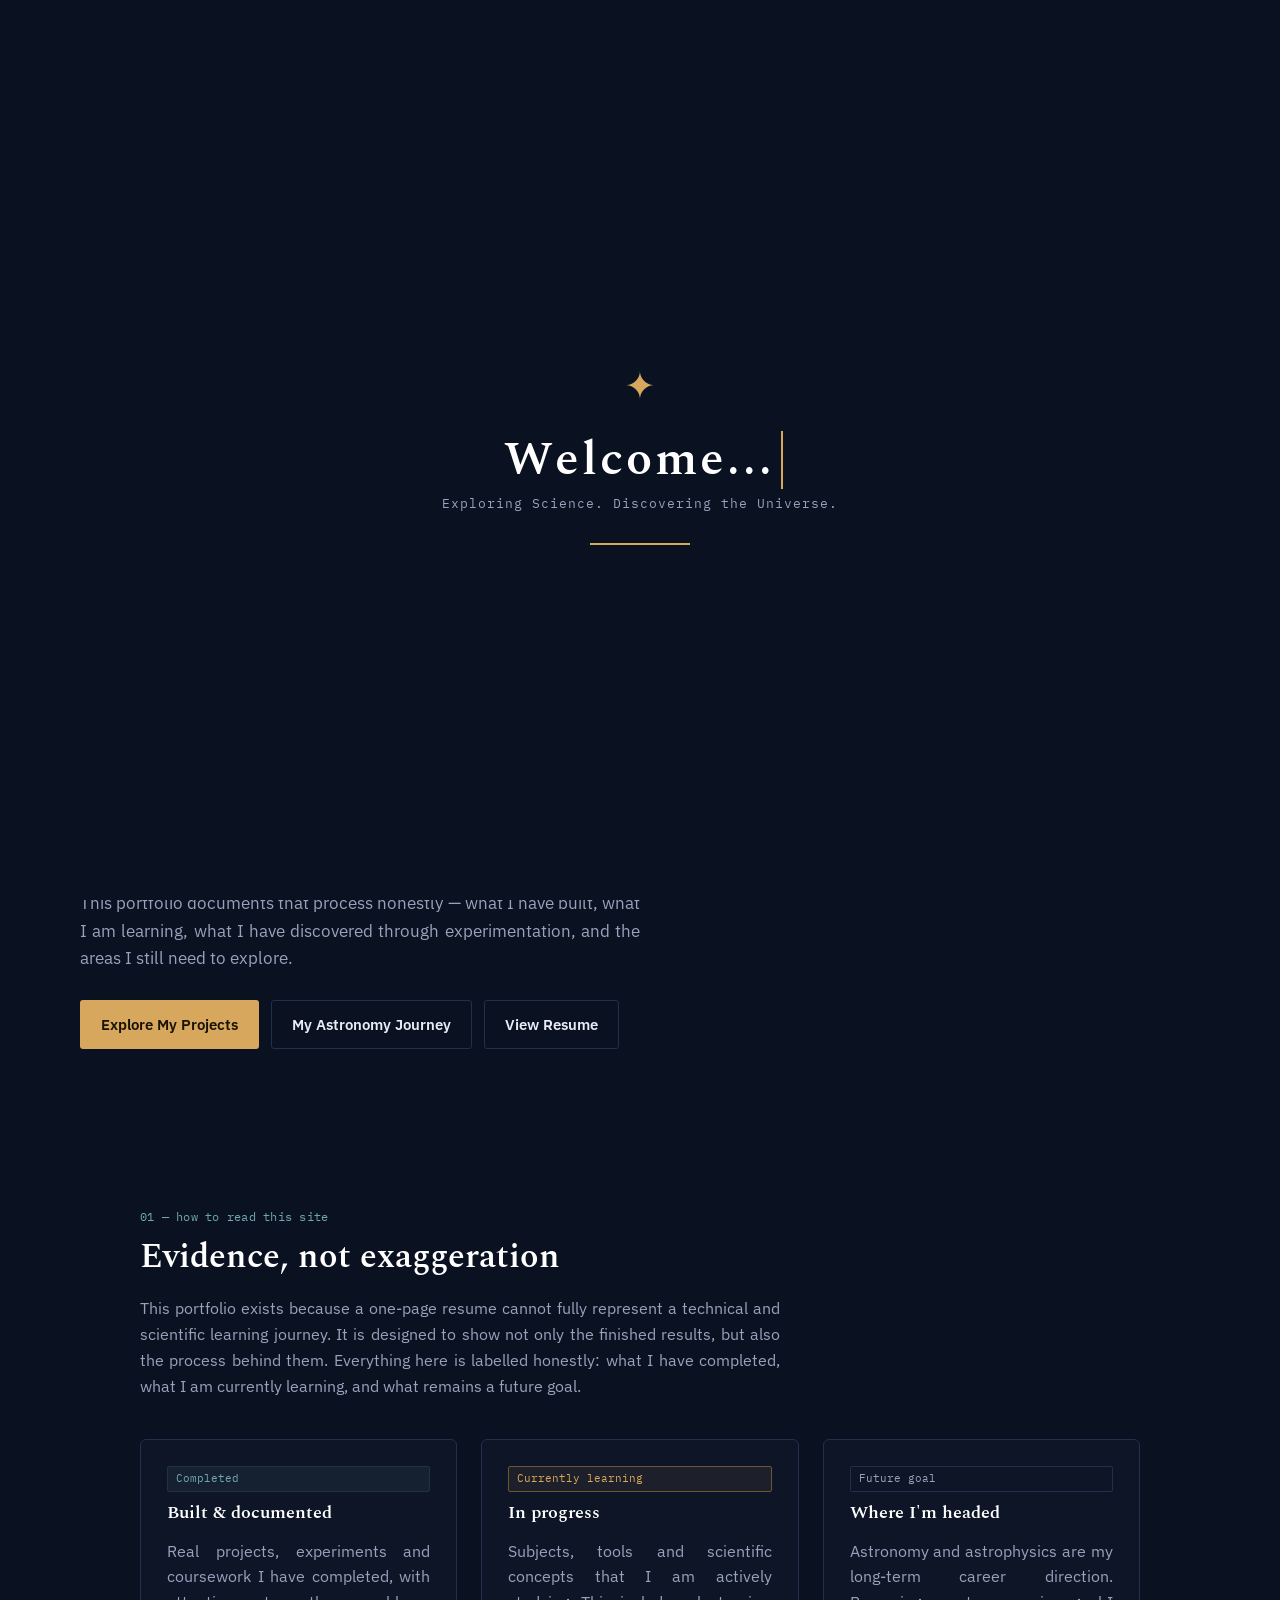
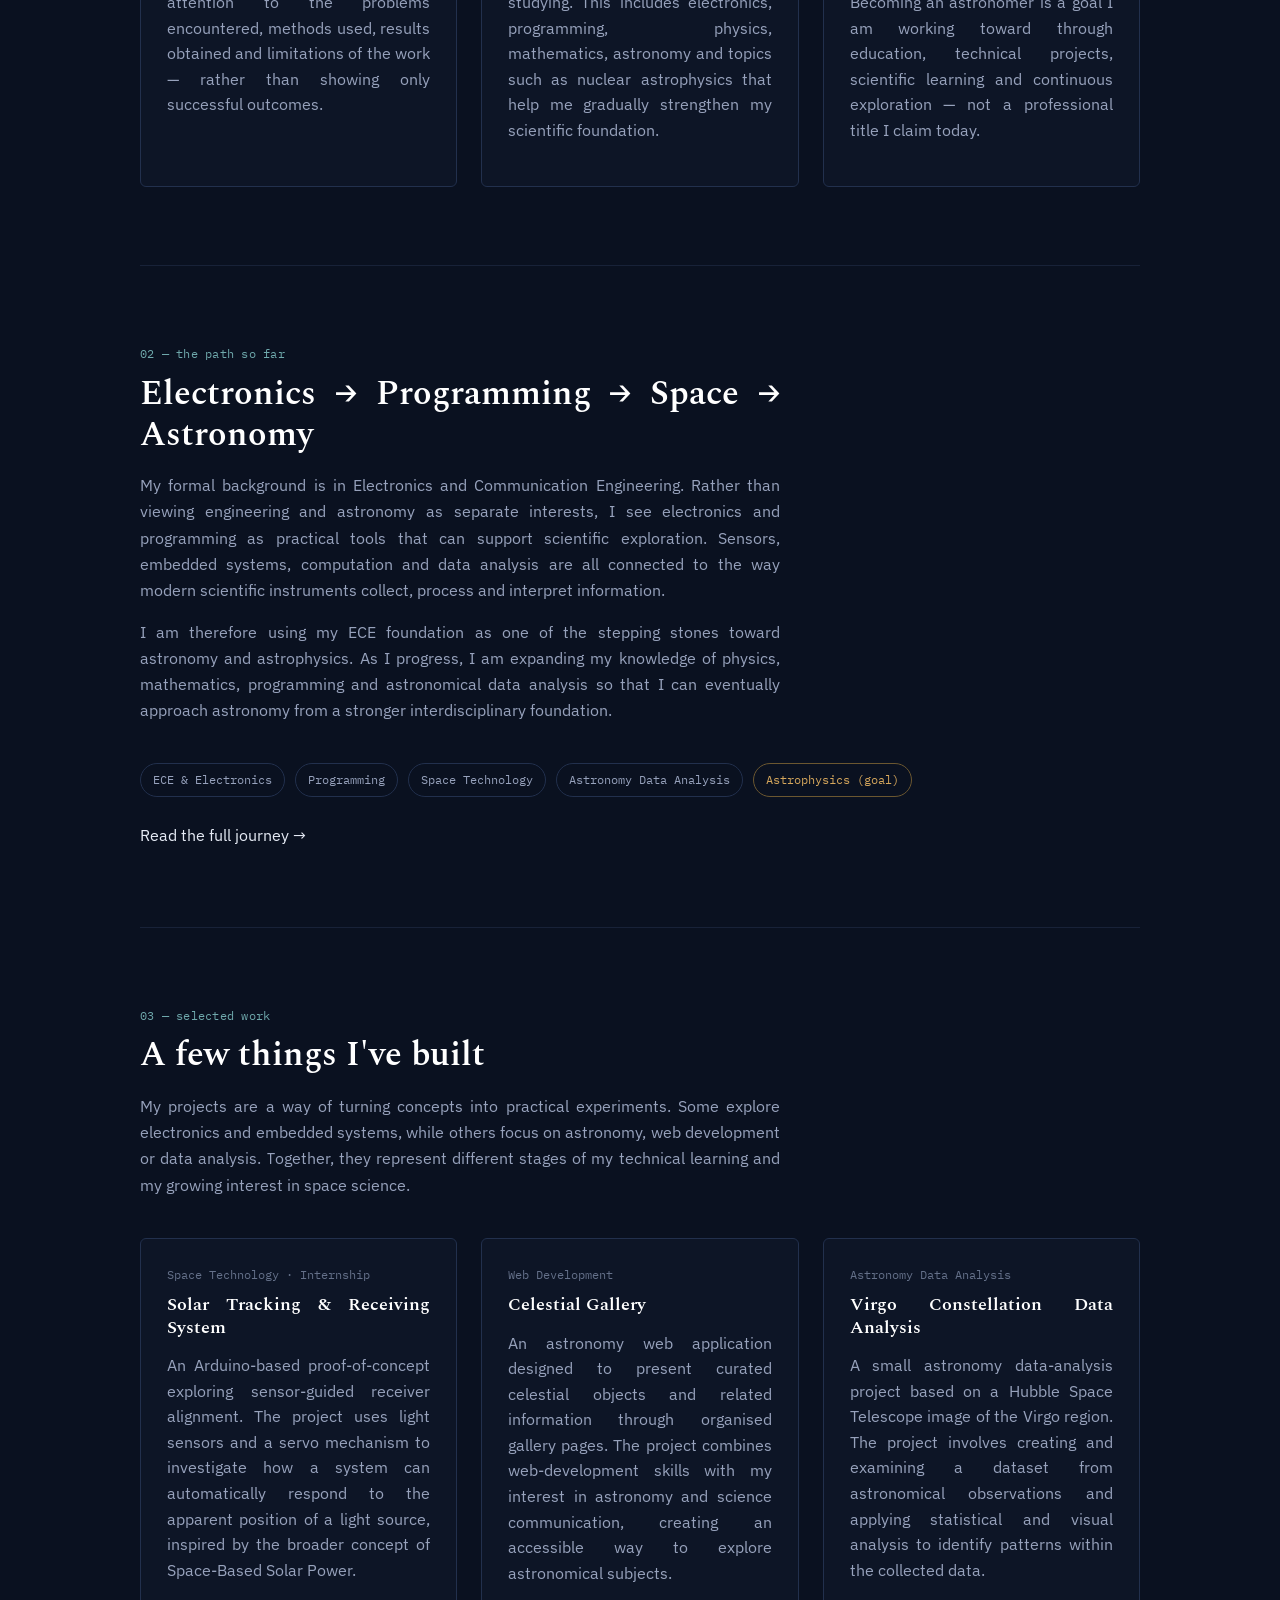
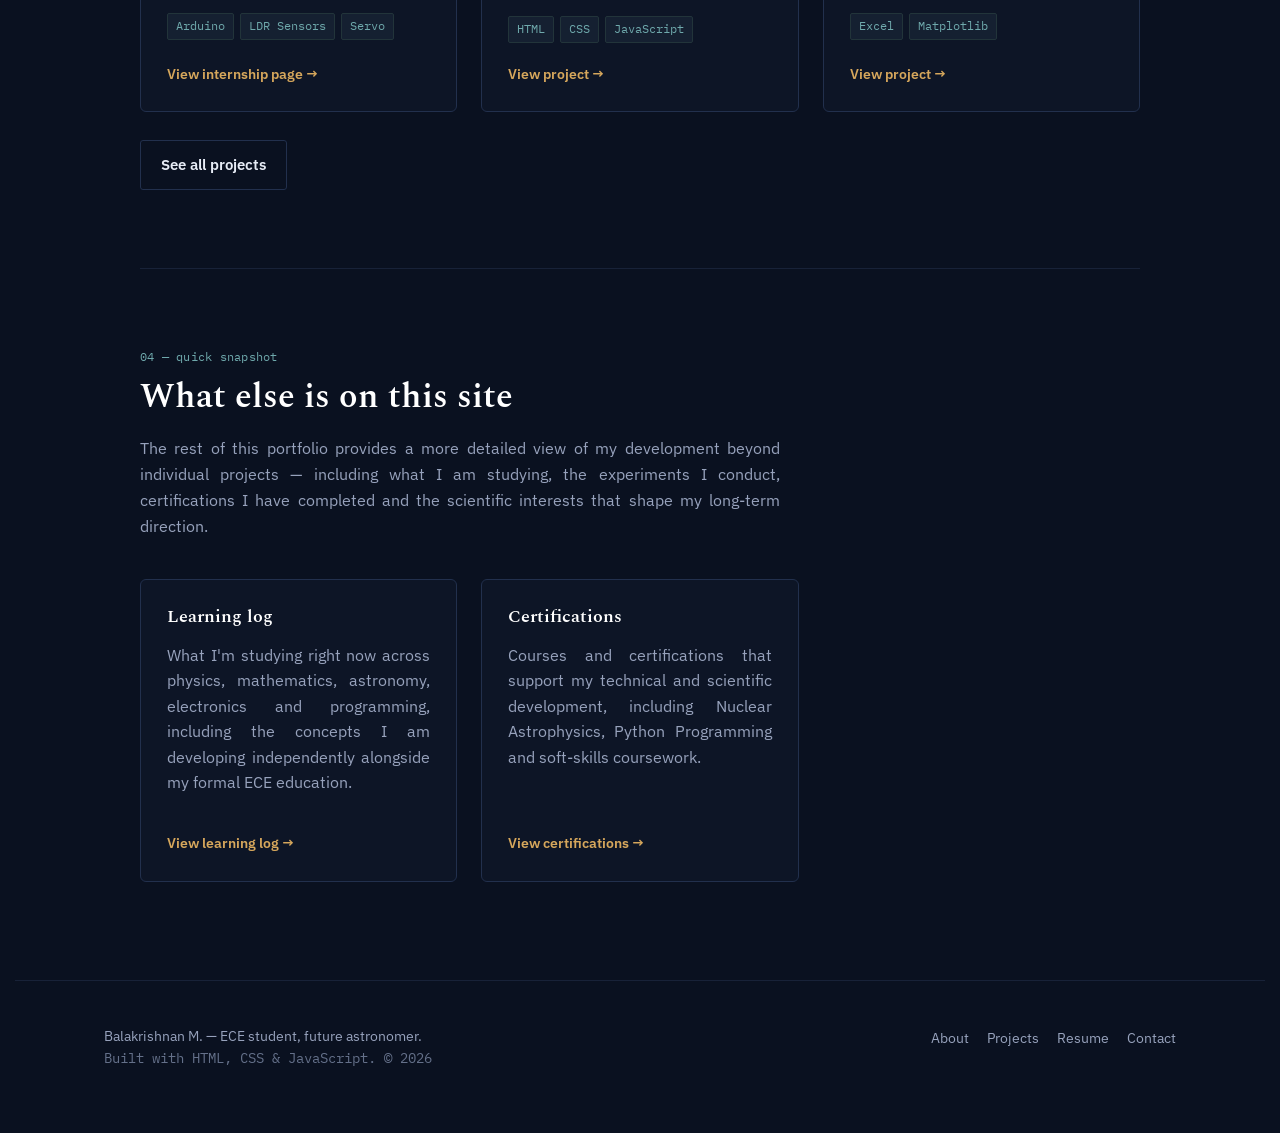
==== index.html @ 5ca64625 "New update 06-11-2026" ====
<!DOCTYPE html>
<html lang="en">

<head>
  <meta charset="UTF-8">
  <meta name="viewport" content="width=device-width, initial-scale=1.0">
  <title>My Portfolio — Balakrishnan M</title>
  <meta name="description"
    content="Portfolio of Balakrishnan M., an Electronics and Communication Engineering diploma student building toward a career in astronomy and astrophysics through electronics, programming, data analysis and space-technology projects.">
  <link rel="icon" type="image/png" href="images/favicon.png">
  <link rel="preconnect" href="https://fonts.googleapis.com">
  <link rel="preconnect" href="https://fonts.gstatic.com" crossorigin>
  <link rel="stylesheet" href="css/style.css">
  <noscript>
    <style>
      #welcome {
        display: none
      }
    </style>
  </noscript>
  <script>
try{if(sessionStorage.getItem('welcomeSeen'))document.documentElement.classList.add('welcome-seen')}catch(e){}
</script>
  <script src="js/main.js" defer></script>

</head>

<body data-page="home">

  <div id="welcome">
    <div class="welcome-content">
      <span class="welcome-symbol">✦</span>
      <h2>Welcome...</h2>
      <p>Exploring Science. Discovering the Universe.</p>
      <div class="welcome-loader"></div>
    </div>
  </div>

  <canvas id="starfield" aria-hidden="true"></canvas>

  <header class="site-header">
    <nav class="nav" aria-label="Primary">
      <a href="index.html" class="brand">
        <span class="brand-mark">&gt;</span> Balakrishnan M
      </a>

      <button type="button" class="nav-toggle" aria-expanded="false" aria-controls="navlinks">Menu</button>

      <ul class="nav-links" id="navlinks">
        <li><a href="index.html" data-page="home">Home</a></li>
        <li><a href="about.html" data-page="about">About</a></li>
        <li><a href="skills.html" data-page="skills">Skills</a></li>
        <li><a href="projects.html" data-page="projects">Projects</a></li>
        <li><a href="internship.html" data-page="internship">Internship</a></li>
        <li><a href="astronomy.html" data-page="astronomy">Astronomy</a></li>
        <li><a href="certifications.html" data-page="certifications">Certifications</a></li>
        <li><a href="achievements.html" data-page="achievements">Achievements</a></li>
        <li><a href="contact.html" data-page="contact">Contact</a></li>
      </ul>
    </nav>
  </header>

  <main>

    <!-- HERO -->
    <section class="hero wrap">

      <div class="hero-content">

        <div class="hero-text">

          <h1>
            ECE student today.<br>
            Future <span class="accent">Astronomer</span>.
          </h1>

          <p class="role-line">
            Balakrishnan M. — Diploma in Electronics &amp; Communication Engineering,
            2nd year, Sankar Polytechnic College
          </p>

          <p class="lede">
            I am an Electronics and Communication Engineering diploma student with
            a long-term interest in astronomy, astrophysics and space science.
            My journey begins with engineering — learning how electronic systems
            work, how sensors collect information, and how programming can be used
            to process and understand data.
          </p>

          <p class="lede">
            Alongside my ECE studies, I am gradually building a broader scientific
            foundation in physics, mathematics, programming, astronomy and
            space technology. I use projects, experiments, independent learning
            and science communication to connect what I learn in the classroom
            with real scientific and engineering problems.
          </p>

          <p class="lede">
            My ultimate goal is to continue from engineering into higher studies
            in physics and astrophysics and eventually pursue a career in
            astronomy. This portfolio documents that process honestly — what I
            have built, what I am learning, what I have discovered through
            experimentation, and the areas I still need to explore.
          </p>

          <div class="btn-row">
            <a href="projects.html" class="btn btn-primary">
              Explore My Projects
            </a>

            <a href="astronomy.html" class="btn btn-outline">
              My Astronomy Journey
            </a>

            <a href="resume.html" class="btn btn-outline">
              View Resume
            </a>
          </div>

        </div>

        <!-- PROFILE PHOTO AREA -->
        <div class="profile-area">
          <div class="profile-photo-frame">
            <img src="images/profile.jpg" alt="Portrait of Balakrishnan M." class="profile-photo" width="270"
              height="270" decoding="async">
          </div>

          <p class="profile-caption">
            Electronics &amp; Communication Engineering Student
          </p>
        </div>

      </div>

    </section>


    <!-- QUICK ORIENTATION -->
    <section class="section wrap">

      <div class="section-head">
        <span class="kicker">01 — how to read this site</span>

        <h2>Evidence, not exaggeration</h2>

        <p class="lede">
          This portfolio exists because a one-page resume cannot fully represent
          a technical and scientific learning journey. It is designed to show
          not only the finished results, but also the process behind them.
          Everything here is labelled honestly: what I have completed, what I am
          currently learning, and what remains a future goal.
        </p>
      </div>

      <div class="grid grid-3">

        <div class="card">
          <span class="status status-done">Completed</span>

          <h3>Built &amp; documented</h3>

          <p>
            Real projects, experiments and coursework I have completed, with
            attention to the problems encountered, methods used, results
            obtained and limitations of the work — rather than showing only
            successful outcomes.
          </p>
        </div>


        <div class="card">
          <span class="status status-learning">Currently learning</span>

          <h3>In progress</h3>

          <p>
            Subjects, tools and scientific concepts that I am actively studying.
            This includes electronics, programming, physics, mathematics,
            astronomy and topics such as nuclear astrophysics that help me
            gradually strengthen my scientific foundation.
          </p>
        </div>


        <div class="card">
          <span class="status status-goal">Future goal</span>

          <h3>Where I'm headed</h3>

          <p>
            Astronomy and astrophysics are my long-term career direction.
            Becoming an astronomer is a goal I am working toward through
            education, technical projects, scientific learning and continuous
            exploration — not a professional title I claim today.
          </p>
        </div>

      </div>

    </section>


    <!-- THE PATH -->
    <section class="section wrap">

      <div class="section-head">
        <span class="kicker">02 — the path so far</span>

        <h2>Electronics → Programming → Space → Astronomy</h2>

        <p class="lede">
          My formal background is in Electronics and Communication Engineering.
          Rather than viewing engineering and astronomy as separate interests,
          I see electronics and programming as practical tools that can support
          scientific exploration. Sensors, embedded systems, computation and
          data analysis are all connected to the way modern scientific
          instruments collect, process and interpret information.
        </p>

        <p class="lede">
          I am therefore using my ECE foundation as one of the stepping stones
          toward astronomy and astrophysics. As I progress, I am expanding my
          knowledge of physics, mathematics, programming and astronomical data
          analysis so that I can eventually approach astronomy from a stronger
          interdisciplinary foundation.
        </p>
      </div>


      <div class="flow">
        <span>ECE &amp; Electronics</span>
        <span>Programming</span>
        <span>Space Technology</span>
        <span>Astronomy Data Analysis</span>
        <span class="current">Astrophysics (goal)</span>
      </div>

      <a href="astronomy.html" class="card-link">
        Read the full journey →
      </a>

    </section>


    <!-- FEATURED WORK -->
    <section class="section wrap">

      <div class="section-head">
        <span class="kicker">03 — selected work</span>

        <h2>A few things I've built</h2>

        <p class="lede">
          My projects are a way of turning concepts into practical experiments.
          Some explore electronics and embedded systems, while others focus on
          astronomy, web development or data analysis. Together, they represent
          different stages of my technical learning and my growing interest in
          space science.
        </p>
      </div>


      <div class="grid grid-3">

        <div class="card">

          <span class="card-meta">
            Space Technology · Internship
          </span>

          <h3>Solar Tracking &amp; Receiving System</h3>

          <p>
            An Arduino-based proof-of-concept exploring sensor-guided receiver
            alignment. The project uses light sensors and a servo mechanism to
            investigate how a system can automatically respond to the apparent
            position of a light source, inspired by the broader concept of
            Space-Based Solar Power.
          </p>

          <div class="tags">
            <span class="tag">Arduino</span>
            <span class="tag">LDR Sensors</span>
            <span class="tag">Servo</span>
          </div>

          <a href="internship.html" class="card-link">
            View internship page →
          </a>

        </div>


        <div class="card">

          <span class="card-meta">
            Web Development
          </span>

          <h3>Celestial Gallery</h3>

          <p>
            An astronomy web application designed to present curated celestial
            objects and related information through organised gallery pages.
            The project combines web-development skills with my interest in
            astronomy and science communication, creating an accessible way to
            explore astronomical subjects.
          </p>

          <div class="tags">
            <span class="tag">HTML</span>
            <span class="tag">CSS</span>
            <span class="tag">JavaScript</span>
          </div>

          <a href="project-celestial-gallery.html" class="card-link">
            View project →
          </a>

        </div>


        <div class="card">

          <span class="card-meta">
            Astronomy Data Analysis
          </span>

          <h3>Virgo Constellation Data Analysis</h3>

          <p>
            A small astronomy data-analysis project based on a Hubble Space
            Telescope image of the Virgo region. The project involves creating
            and examining a dataset from astronomical observations and applying
            statistical and visual analysis to identify patterns within the
            collected data.
          </p>

          <div class="tags">
            <span class="tag">Excel</span>
            <span class="tag">Matplotlib</span>
          </div>

          <a href="project-virgo.html" class="card-link">
            View project →
          </a>

        </div>

      </div>


      <div class="btn-row">
        <a href="projects.html" class="btn btn-outline">
          See all projects
        </a>
      </div>

    </section>


    <!-- SNAPSHOT -->
    <section class="section wrap">

      <div class="section-head">
        <span class="kicker">04 — quick snapshot</span>

        <h2>What else is on this site</h2>

        <p class="lede">
          The rest of this portfolio provides a more detailed view of my
          development beyond individual projects — including what I am studying,
          the experiments I conduct, certifications I have completed and the
          scientific interests that shape my long-term direction.
        </p>
      </div>


      <div class="grid grid-3">

        <div class="card">

          <h3>Learning log</h3>

          <p>
            What I'm studying right now across physics, mathematics, astronomy,
            electronics and programming, including the concepts I am developing
            independently alongside my formal ECE education.
          </p>

          <a href="learning.html" class="card-link">
            View learning log →
          </a>

        </div>



        <div class="card">

          <h3>Certifications</h3>

          <p>
            Courses and certifications that support my technical and scientific
            development, including Nuclear Astrophysics, Python Programming and
            soft-skills coursework.
          </p>

          <a href="certifications.html" class="card-link">
            View certifications →
          </a>

        </div>

      </div>

    </section>

  </main>


  <footer class="site-footer">

    <div class="wrap footer-grid">

      <div>

        <p>
          Balakrishnan M. — ECE student, future astronomer.
        </p>

        <p class="footer-note">
          Built with HTML, CSS &amp; JavaScript. ©
          <span data-year></span>
        </p>

      </div>


      <ul class="footer-links">

        <li>
          <a href="about.html">About</a>
        </li>

        <li>
          <a href="projects.html">Projects</a>
        </li>

        <li>
          <a href="resume.html">Resume</a>
        </li>

        <li>
          <a href="contact.html">Contact</a>
        </li>

      </ul>

    </div>

  </footer>


</body>

</html>
---- css/style.css ----
@import url('https://fonts.googleapis.com/css2?family=Spectral:ital,wght@0,400;0,500;0,600;0,700;1,400&family=IBM+Plex+Sans:wght@400;500;600;700&family=IBM+Plex+Mono:wght@400;500&display=swap');

:root{
  /* --- color tokens --- */
  --bg:            #0A1120;
  --bg-raised:     #101a30;
  --bg-panel:      #0d1526;
  --line:          #22304d;
  --line-soft:     #182238;
  --text:          #E7ECF6;
  --text-muted:    #97A2BC;
  --text-faint:    #647089;
  --amber:         #D6A75C;
  --amber-soft:    #6b5730;
  --teal:          #6FA9AC;
  --teal-soft:     #22343a;
  --red-dim:       #b06a5c;
  --otline:        #fff224bd;
  --radius-s:      3px;
  --radius-m:      6px;
  --serif: 'Spectral', Georgia, 'Times New Roman', serif;
  --sans:  'IBM Plex Sans', -apple-system, BlinkMacSystemFont, 'Segoe UI', sans-serif;
  --mono:  'IBM Plex Mono', 'SFMono-Regular', Consolas, monospace;
  --maxw: 1120px;
}

/* ---------- reset ---------- */

*,*::before,*::after{
  box-sizing:border-box;
}

html{
  scroll-behavior:smooth;
  max-width:100%;
  overflow-x:hidden;   /* fallback for browsers without overflow:clip (Safari < 16) */
  overflow-x:clip;
  -webkit-text-size-adjust:100%;
  text-size-adjust:100%;
}

body{
  margin:15px;
  background:var(--bg);
  color:var(--text);
  font-family:var(--sans);
  font-size:16px;
  line-height:1.6;
  -webkit-font-smoothing:antialiased;
  text-align:justify;
}


/* =====================================================
   WELCOME SCREEN — COMPLETE ANIMATION
   ===================================================== */

#welcome {
    position: fixed;
    inset: 0;
    z-index: 999999;

    display: flex;
    justify-content: center;
    align-items: center;

    background: #0A1120;
    color: #E7ECF6;

    animation: welcomeBackground .8s ease both;
}

/* Welcome content */

.welcome-content {
    text-align: center;

    animation: welcomeEnter 1s cubic-bezier(.16,1,.3,1) both;
}

/* Glowing symbol */

.welcome-symbol {
    display: block;
    color: var(--amber);
    font-size: 38px;
    margin-bottom: 15px;

    animation: symbolGlow 2s ease-in-out infinite;
}

/* Typing text */

.welcome-content h2 {
    font-family: var(--serif);
    font-size: clamp(2rem, 5vw, 3rem);
    color: #fff;
    letter-spacing: 3px;

    width: 10ch;
    margin: 0 auto 5px;

    overflow: hidden;
    white-space: nowrap;

    border-right: 2px solid var(--amber);

    animation:
        typing 1s steps(10, end) 0.5s both,
        cursorBlink .7s step-end infinite;
}

/* Subtitle */

.welcome-content p {
    font-family: var(--mono);
    font-size: .8rem;
    color: var(--text-muted);
    letter-spacing: 1px;
    margin: 0 auto;
}

/* Loading bar */

.welcome-loader {
    width: 100px;
    height: 2px;
    background: var(--line);
    margin: 28px auto 0;
    overflow: hidden;
    position: relative;
}

.welcome-loader::after {
    content: "";
    position: absolute;
    inset: 0;
    background: var(--amber);

    transform: translateX(-100%);
    animation: loaderProgress 2.5s ease-in-out forwards;
}


/* =====================================================
   KEYFRAMES
   ===================================================== */

/* Background entrance */

@keyframes welcomeBackground {
    from { opacity: 0; }
    to { opacity: 1; }
}

/* Content entrance */

@keyframes welcomeEnter {
    from {
        opacity: 0;
        transform: translateY(25px) scale(.96);
    }

    to {
        opacity: 1;
        transform: translateY(0) scale(1);
    }
}

/* Symbol glow */

@keyframes symbolGlow {
    0%, 100% {
        opacity: 0.6;
        transform: scale(.9);
    }

    50% {
        opacity: 1;
        transform: scale(1.15);
        text-shadow: 0 0 20px var(--amber);
    }
}

/* Typewriter */

@keyframes typing {
    from { width: 0; }
    to { width: 11ch; }
}

/* Blinking cursor */

@keyframes cursorBlink {
    50% { border-color: transparent; }
}

/* Loading progress */

@keyframes loaderProgress {
    to { transform: translateX(0); }
}

/* Exit */

#welcome.hide {
    animation: welcomeExit .7s ease forwards;
    pointer-events: none;
}

@keyframes welcomeExit {
    to {
        opacity: 0;
        visibility: hidden;
    }
}

/* Already shown this session: never paint it again */
.welcome-seen #welcome {
    display: none;
}

/* =====================================================
   REDUCED MOTION
   ===================================================== */

@media (prefers-reduced-motion: reduce) {
    #welcome,
    .welcome-content,
    .welcome-symbol,
    .welcome-loader::after,
    .welcome-content h2 {
        animation: none;
    }

    .welcome-content h2 {
        width: auto;
        border-right: none;
    }
}

img{
  max-width:100%;
  display:block;
}

a{
  color:inherit;
  text-decoration:none;
}

ul{
  list-style:none;
  margin:0;
  padding:0;
}

h1,h2,h3,h4{
  font-family:var(--serif);
  font-weight:600;
  line-height:1.22;
  margin:0 0 .5em;
  color:#fff;
}

p{
  margin:0 0 1em;
  color:var(--text-muted);
  max-width:68ch;
}

.mono{
  font-family:var(--mono);
}

/* subtle grid/starfield texture applied to page background */

body::before{
  content:"";
  position:fixed;
  inset:0;
  z-index:-2;
  background-image:
    radial-gradient(1px 1px at 8% 22%, rgba(231,236,246,.35) 0, transparent 60%),
    radial-gradient(1px 1px at 22% 68%, rgba(231,236,246,.25) 0, transparent 60%),
    radial-gradient(1.5px 1.5px at 38% 14%, rgba(231,236,246,.3) 0, transparent 60%),
    radial-gradient(1px 1px at 52% 76%, rgba(231,236,246,.2) 0, transparent 60%),
    radial-gradient(1.5px 1.5px at 68% 34%, rgba(231,236,246,.3) 0, transparent 60%),
    radial-gradient(1px 1px at 79% 58%, rgba(231,236,246,.22) 0, transparent 60%),
    radial-gradient(1.5px 1.5px at 91% 12%, rgba(231,236,246,.3) 0, transparent 60%),
    radial-gradient(1px 1px at 95% 82%, rgba(231,236,246,.2) 0, transparent 60%);
  background-repeat:no-repeat;
  background-size:100% 100%;
}

body::after{
  content:"";
  position:fixed;
  inset:0;
  z-index:-1;
  background:linear-gradient(
    180deg,
    rgba(10,17,32,0) 0%,
    rgba(10,17,32,.4) 60%,
    var(--bg) 100%
  );
}

::selection{
  background:var(--amber);
  color:#1a1305;
}

:focus-visible{
  outline:2px solid var(--amber);
  outline-offset:3px;
}

@media (prefers-reduced-motion: reduce){
  *,
  *::before,
  *::after{
    animation-duration:.001ms !important;
    animation-iteration-count:1 !important;
    transition-duration:.001ms !important;
    scroll-behavior:auto !important;
  }
}

/* ---------- layout helpers ---------- */

.wrap{
  max-width:var(--maxw);
  margin:0 auto;
  padding:0 24px;
}

.section{
  padding:72px 0;
  border-bottom:1px solid var(--line-soft);
}

.section:last-of-type{
  border-bottom:none;
}

.section-head{
  margin-bottom:40px;
  max-width:64ch;
}

.section-head .kicker{
  display:block;
  font-family:var(--mono);
  font-size:.78rem;
  letter-spacing:.02em;
  color:var(--teal);
  margin-bottom:10px;
}

.section-head h2{
  font-size:clamp(1.5rem,3vw,2.1rem);
}

.section-head .lede{
  font-size:1.02rem;
}

.grid{
  display:grid;
  gap:24px;
}

.grid-2{
  grid-template-columns:repeat(2,1fr);
}

.grid-3{
  grid-template-columns:repeat(3,1fr);
}

@media(max-width:900px){
  .grid-3{
    grid-template-columns:repeat(2,1fr);
  }
}

@media(max-width:640px){
  .grid-2,.grid-3{
    grid-template-columns:1fr;
  }
}

/* ---------- header / nav ---------- */

.site-header{
  position:sticky;
  top:0;
  z-index:50;
  background:rgba(10,17,32,.86);
  -webkit-backdrop-filter:blur(10px);
  backdrop-filter:blur(10px);
  border-bottom:1px solid var(--line-soft);
}

.nav{
  max-width:var(--maxw);
  margin:0 auto;
  padding:8px 10px 16px 10px;
  display:flex;
  align-items:center;
  justify-content:space-between;
  gap:10px;
}

.brand{
  font-family:var(--serif);
  font-weight:600;
  font-size:1.08rem;
  color:#fff;
  display:flex;
  align-items:baseline;
  gap:8px;
  white-space:nowrap;
  transition:0.5s;
  position:relative;
}

.brand:hover{
  color:gold;
  scale:1.05;
}

.brand::before{
  content:"";
  position:absolute;
  bottom:-5px;
  left:0;
  width:100%;
  height:1px;
  background:blue;
  transition:2s ease-in-out;
}

.brand.clicked::before{
  width:1000%;
  left:-100%;
}

.brand .brand-mark{
  color:var(--amber);
  font-family:var(--mono);
  font-size:.85rem;
}

.nav-links{
  display:flex;
  flex-wrap:wrap;
  gap:2px 4px;
  align-items:center;
  overflow:auto;
  transition: 0.5s ease-in-out;
}

.nav-links a{
  font-size:.86rem;
  color:var(--text-muted);
  padding:8px 10px;
  border-radius:var(--radius-s);
  transition:color .15s ease, background .15s ease, border-left .5s;
  cursor:pointer;
}

.nav-links a:hover{
  color:var(--text);
  background:var(--bg-raised);
}

.nav-links a.active{
  color:var(--amber);
}

.nav-toggle{
  position:relative;
  border:1px solid transparent;
  border-radius:8px;
  background:#111;
  color:white;
  padding:8px 12px;
  overflow:hidden;
  isolation:isolate;
  z-index: 99;
}

.nav-toggle::before{
  content:"";
  position:absolute;
  inset:-50%;
  background:conic-gradient(
    red 0deg,
    yellow 90deg,
    blue 180deg,
    green 270deg
  );
  animation:round 2s linear infinite;
  z-index:-2;
}

.nav-toggle::after{
  content:"";
  position:absolute;
  inset:1px;
  background:#111;
  border-radius:7px;
  z-index:-1;
}

@keyframes round{
  to{
    transform:rotate(360deg);
  }
}

.nav-toggle:hover::after{
  transform:scale(1.05);
}

.crossmark{
  font-size: 25px;
  font-weight: 600;
  color: red;
  margin: -10px;
  padding: 0px;
  transition: 2s ease-in-out;
}


@media(max-width:980px){
  .nav-toggle{
    display:block;
  }
  

  .nav-links{
    display:flex;
    position:absolute;
    top:-1000%;
    left:0;
    right:0;
    background:var(--bg-panel);
    flex-direction:column;
    align-items:stretch;
    padding:8px;
    gap:0;
    max-height:calc(100vh - 100px);
    max-height:calc(100dvh - 100px);
    overflow-y:auto;
    transition: 0.5s top ease-in-out;
    z-index: 88;
  }

  .nav-links.open{
    top: 100%;
  }

  .nav-links li{
    padding: 5px 0px;
  }
  
  .nav-links a{
    padding:8px 14px;
    border-radius:0;
  }

  .nav-links a:hover{
    border-right : 1px solid yellow;
    padding-left: 30px;
    transition: 0.2s ease-in-out;
  }
}

/* ---------- buttons ---------- */

.btn{
  display:inline-flex;
  align-items:center;
  gap:8px;
  font-family:var(--sans);
  font-weight:600;
  font-size:.92rem;
  padding:12px 20px;
  border-radius:var(--radius-s);
  border:1px solid transparent;
  cursor:pointer;
  transition:background-color .5s ease, border-color .5s ease, color .5s ease, transform .5s ease;
}

.btn-primary{
  background:var(--amber);
  color:#1a1305;
}

.btn-primary:hover{
  background:#e6ba76;
}

.btn-outline{
  border-color:var(--line);
  color:var(--text);
}

.btn-outline:hover{
  border-color:var(--amber);
  color:var(--amber);
}

.btn-row{
  display:flex;
  flex-wrap:wrap;
  gap:12px;
  margin-top:28px;
}

.btn-sm{
  padding:8px 14px;
  font-size:.82rem;
}

.btn:active{
  transform:scale(0.9);
}

/* ---------- hero ---------- */

.hero{
  padding:96px 0 80px;
}

.hero .kicker{
  font-family:var(--mono);
  color:var(--teal);
  font-size:.85rem;
  margin-bottom:18px;
  display:block;
}

.hero h1{
  font-size:clamp(2.1rem,5vw,3.4rem);
  max-width:16ch;
  margin-bottom:.3em;
}

.hero h1 .accent{
  color:var(--amber);
}

.hero .role-line{
  font-family:var(--mono);
  font-size:1rem;
  color:var(--text-muted);
  margin-bottom:26px;
}

.hero p.lede{
  font-size:1.08rem;
  max-width:56ch;
  color:var(--text-muted);
}

/* ---------- cards ---------- */

.card{
  background:var(--bg-panel);
  border:1px solid var(--line);
  border-radius:var(--radius-m);
  padding:26px;
  display:flex;
  flex-direction:column;
  gap:10px;
}

.card:hover{
  border-color: var(--otline);
}

.card h3{
  font-size:1.15rem;
  margin-bottom:4px;
}

.card .card-meta{
  font-family:var(--mono);
  font-size:.76rem;
  color:var(--text-faint);
  display:flex;
  flex-wrap:wrap;
  gap:6px 10px;
}

.card .tags{
  display:flex;
  flex-wrap:wrap;
  gap:6px;
  margin-top:4px;
}

.tag{
  font-family:var(--mono);
  font-size:.72rem;
  color:var(--teal);
  border:1px solid var(--teal-soft);
  background:rgba(111,169,172,.08);
  padding:3px 8px;
  border-radius:2px;
}

.card .card-link{
  margin-top:auto;
  padding-top:10px;
  color:var(--amber);
  font-size:.88rem;
  font-weight:600;
}

.card .card-link:hover{
  text-decoration:underline;
}

/* status badges: completed / learning / goal */

.status{
  font-family:var(--mono);
  font-size:.7rem;
  padding:3px 8px;
  border-radius:2px;
  border:1px solid;
  display:inline-block;
}

.status-done{
  color:var(--teal);
  border-color:var(--teal-soft);
  background:rgba(111,169,172,.08);
}

.status-learning{
  color:var(--amber);
  border-color:var(--amber-soft);
  background:rgba(214,167,92,.08);
}

.status-goal{
  color:var(--text-muted);
  border-color:var(--line);
  background:transparent;
}

/* ---------- timeline ---------- */

.timeline{
  position:relative;
  padding-left:28px;
  border-left:1px solid var(--line);
  margin-top:20px;
}

.timeline-item{
  position:relative;
  padding-bottom:36px;
}

.timeline-item:last-child{
  padding-bottom:0;
}

.timeline-item::before{
  content:"";
  position:absolute;
  left:-33px;
  top:4px;
  width:9px;
  height:9px;
  border-radius:50%;
  background:var(--bg);
  border:2px solid var(--amber);
}

.timeline-item h4{
  font-size:1.02rem;
  margin-bottom:4px;
}

.timeline-item .tl-tag{
  font-family:var(--mono);
  font-size:.74rem;
  color:var(--text-faint);
}

/* ---------- notebook / notes ---------- */

.note-card{
  border:1px solid var(--line);
  border-left:3px solid var(--teal);
  background:var(--bg-panel);
  padding:22px 24px;
  border-radius:0 var(--radius-m) var(--radius-m) 0;
}

.note-card h3{
  font-size:1.05rem;
}

.note-card .note-cat{
  font-family:var(--mono);
  font-size:.72rem;
  color:var(--teal);
  margin-bottom:8px;
  display:block;
}

/* ---------- placeholder blocks ---------- */

.placeholder{
  border:1px dashed var(--line);
  border-radius:var(--radius-m);
  padding:28px;
  text-align:center;
  color:var(--text-faint);
  font-size:.9rem;
  background:rgba(255,255,255,.01);
}

.placeholder .ph-icon{
  font-family:var(--mono);
  color:var(--red-dim);
  display:block;
  margin-bottom:8px;
  font-size:.78rem;
  letter-spacing:.03em;
}

/* ---------- table-like key/value (used in project docs) ---------- */

.kv{
  border:1px solid var(--line);
  border-radius:var(--radius-m);
  overflow:hidden;
}

.kv-row{
  display:grid;
  grid-template-columns:180px 1fr;
  border-bottom:1px solid var(--line-soft);
}

.kv-row:last-child{
  border-bottom:none;
}

.kv-row dt{
  padding:12px 16px;
  font-family:var(--mono);
  font-size:.8rem;
  color:var(--text-faint);
  background:var(--bg-panel);
}

.kv-row dd{
  padding:12px 16px;
  margin:0;
  color:var(--text);
}

@media(max-width:640px){
  .kv-row{
    grid-template-columns:1fr;
  }

  .kv-row dt{
    border-bottom:1px solid var(--line-soft);
  }
}

/* ---------- doc / project detail sections ---------- */

.doc-section h3{
  font-size:1.2rem;
  border-bottom:1px solid var(--line-soft);
  padding-bottom:10px;
  margin-bottom:14px;
}

.doc-section h4{
  font-size:1rem;
  color:var(--amber);
  margin-bottom:6px;
}

.doc-grid{
  display:grid;
  grid-template-columns:1fr 1fr;
  gap:28px;
}

@media(max-width:760px){
  .doc-grid{
    grid-template-columns:1fr;
  }
}

/* process flow (question -> setup -> method -> observation -> result -> learned) */

.flow{
  display:flex;
  flex-wrap:wrap;
  gap:10px;
  margin:18px 0 26px;
}

.flow span{
  font-family:var(--mono);
  font-size:.76rem;
  color:var(--text-muted);
  border:1px solid var(--line);
  padding:6px 12px;
  border-radius:20px;
}

.flow span.current{
  color:var(--amber);
  border-color:var(--amber-soft);
}

/* breadcrumb */

.crumb{
  font-family:var(--mono);
  font-size:.8rem;
  color:var(--text-faint);
  margin-bottom:18px;
}

.crumb a{
  color:var(--teal);
}

.crumb a:hover{
  text-decoration:underline;
}

/* code block */

pre{
  background:#080d1a;
  border:1px solid var(--line);
  border-radius:var(--radius-m);
  padding:18px;
  overflow-x:auto;
  font-family:var(--mono);
  font-size:.83rem;
  color:#c8d3ea;
}

code{
  font-family:var(--mono);
  font-size:.9em;
  color:var(--teal);
}

/* page hero (secondary pages, smaller than home) */

.page-hero{
  padding:56px 0 40px;
  border-bottom:1px solid var(--line-soft);
}

.page-hero .kicker{
  font-family:var(--mono);
  color:var(--teal);
  font-size:.82rem;
  display:block;
  margin-bottom:12px;
}

.page-hero h1{
  font-size:clamp(1.7rem,4vw,2.4rem);
  max-width:900px;
}

.page-hero p{
  font-size:1rem;
  margin-top:12px;
}

/* footer */

.site-footer{
  border-top:1px solid var(--line-soft);
  padding:44px 0;
  margin-top:20px;
}

.footer-grid{
  display:flex;
  justify-content:space-between;
  flex-wrap:wrap;
  gap:24px;
}

.footer-grid p{
  font-size:.86rem;
  margin:0;
}

.footer-links{
  display:flex;
  gap:18px;
  flex-wrap:wrap;
}

.footer-links a{
  font-size:.86rem;
  color:var(--text-muted);
}

.footer-links a:hover{
  color:var(--amber);
}

.footer-note{
  font-family:var(--mono);
  font-size:.74rem;
  color:var(--text-faint);
  margin-top:18px;
}

/* misc utility */

.text-center{
  text-align:center;
}

.mt-0{
  margin-top:0;
}

.divider{
  height:1px;
  background:var(--line-soft);
  border:none;
  margin:40px 0;
}

.two-col{
  display:grid;
  grid-template-columns:1.1fr .9fr;
  gap:48px;
  align-items:start;
}

@media(max-width:860px){
  .two-col{
    grid-template-columns:1fr;
  }
}

canvas#starfield{
  position:fixed;
  inset:0;
  z-index:-3;
  width:100%;
  height:100%;
}

/* =========================================
   PROFILE PHOTO
   ========================================= */

.profile-area{
  display:flex;
  flex-direction:column;
  align-items:center;
  justify-content:center;
  min-width:300px;
  text-align:center;
  transition:0.5s ease;
}

.profile-photo-frame{
  width:270px;
  height:270px;
  padding:5px;
  border:1px solid var(--amber);
  border-radius:50%;
  position:relative;
  transition:0.5s ease;
  background:rgba(255,255,255,0.02);
  box-shadow:
    0 0 0 8px rgba(255,255,255,0.02),
    0 0 35px rgba(255,180,70,0.12);
}

.profile-photo{
  width:100%;
  height:100%;
  display:block;
  object-fit:cover;
  object-position:center 10%;
  border-radius:50%;
  cursor:pointer;
  transition:0.75s ease;
}

.profile-photo-frame:hover{
  transform:scale(1.1);
}

.profile-photo:hover{
  transform:scale(1.05);
}

/* Outer orbital ring */

.profile-photo-frame::before{
  content:"";
  position:absolute;
  inset:-14px;
  border:1px solid rgba(255,255,255,0.08);
  border-radius:50%;
  pointer-events:none;
}

/* Orbiting amber dot */

.profile-photo-frame::after{
  content:"";
  position:absolute;
  width:8px;
  height:8px;
  right:-100px;
  top:-247px;
  border-radius:50%;
  background:var(--amber);
  box-shadow:0 0 12px var(--amber);
  transform-origin:-105px 107px;
  animation:orbit 2.5s linear infinite;
  z-index:99;
}

/* Orbital animation */

@keyframes orbit{
  from{
    transform:rotate(0deg);
  }

  to{
    transform:rotate(360deg);
  }
}

.profile-caption{
  margin-top:28px;
  max-width:250px;
  font-size:0.82rem;
  letter-spacing:0.08em;
  text-transform:uppercase;
  color:var(--text-faint);
}

/* =========================================
   HERO LAYOUT
   ========================================= */

.hero-content{
  display:grid;
  grid-template-columns:minmax(0,1fr) 300px;
  gap:70px;
  align-items:center;
}

.hero-text{
  min-width:0;
}

/* =========================================
   MOBILE
   ========================================= */

@media (max-width:768px){

  .hero-content{
    grid-template-columns:1fr;
    gap:45px;
  }

  .profile-area{
    order:-1;
  }

  .profile-photo-frame{
    width:200px;
    height:200px;
  }

  .profile-caption{
    margin-top:24px;
  }
}

/* =========================================================
   CELESTIAL GALLERY — PROJECT PAGE
   ========================================================= */

/* ---------- Project Hero ---------- */

.page-hero .crumb{
  margin-bottom:18px;
  font-size:0.82rem;
  color:var(--text-faint);
}

.page-hero .crumb a{
  color:var(--text-muted);
  text-decoration:none;
}

.page-hero .crumb a:hover{
  color:var(--amber);
}

.page-hero > p{
  max-width:760px;
  margin-top:18px;
}

.page-hero .tags{
  display:flex;
  flex-wrap:wrap;
  gap:8px;
  align-items:center;
}

/* ---------- Main Project Container ---------- */

.section.wrap{
  max-width:1000px;
}

/* ---------- Main Project Screenshot ---------- */

.section > .placeholder:first-child{
  width:100%;
  margin-bottom:55px !important;
  padding:12px;
  overflow:hidden;
  border:1px solid rgba(255,255,255,0.09);
  border-radius:14px;
  background:rgba(255,255,255,0.025);
  box-shadow:
    0 15px 45px rgba(0,0,0,0.18),
    0 0 30px rgba(255,180,70,0.05);
}

.appcg-screen{
  display:block;
  width:100%;
  height:auto;
  max-height:620px;
  object-fit:contain;
  object-position:center;
  border-radius:8px;
}

/* ---------- Project Sections ---------- */

.doc-section{
  margin-bottom:52px;
}

.doc-section:last-child{
  margin-bottom:0;
}

.doc-section p{
  max-width:820px;
  line-height:1.8;
  color:var(--text-muted);
}

/* ---------- Technologies ---------- */

.doc-section .kv{
  margin-top:20px;
  overflow:hidden;
}

.doc-section .kv-row{
  display:grid;
  grid-template-columns:150px minmax(0,1fr);
  gap:28px;
  align-items:start;
  padding:18px 0;
  border-bottom:1px solid rgba(255,255,255,0.07);
}

.doc-section .kv-row:first-child{
  border-top:1px solid rgba(255,255,255,0.07);
}

.doc-section .kv-row dt{
  color:var(--text);
  font-weight:600;
}

.doc-section .kv-row dd{
  margin:0;
  color:var(--text-muted);
  line-height:1.7;
}

/* ---------- Screenshots Gallery ---------- */

.gallery-grid{
  display:grid;
  grid-template-columns:repeat(1,minmax(0,1fr));
  gap:20px;
  margin-top:22px;
  align-items:start;
}

.gallery-slot{
  position:relative;
  aspect-ratio:4/3;
  border:1px solid rgba(255,255,255,0.09);
  border-radius:12px;
  background:rgba(255,255,255,0.025);
  display:flex;
  align-items:center;
  justify-content:center;
  color:var(--text-faint);
  font-family:var(--mono);
  font-size:.74rem;
  text-align:center;
  padding:10px;
}

.gallery-slot img{
  display:block;
  width:100%;
  height:100%;
  max-width:100%;
  object-fit:cover;
  object-position:center;
  border-radius:10px;
  transition:transform 0.35s ease;
}

.gallery-slot:hover img{
  transform:scale(1.015);
}

/* ---------- What I Learned ---------- */

.doc-section ul{
  max-width:820px;
  margin-top:18px !important;
}

.doc-section li{
  margin-bottom:12px;
  line-height:1.7;
}

.doc-section li:last-child{
  margin-bottom:0;
}

/* ---------- Future Improvements ---------- */

.doc-section .placeholder{
  display:flex;
  align-items:flex-start;
  gap:16px;
  max-width:820px;
  margin-top:20px;
  padding:22px 24px;
  border:1px dashed rgba(255,255,255,0.16);
  border-radius:12px;
  background:rgba(255,255,255,0.018);
  color:var(--text-muted);
  line-height:1.7;
}

.doc-section .ph-icon{
  flex:0 0 auto;
  margin-top:2px;
  font-family:monospace;
  font-size:0.72rem;
  letter-spacing:0.05em;
  color:var(--amber);
  white-space:nowrap;
}


/* Skills Page */

.skill-grid {
  display: grid;
  grid-template-columns: repeat(2, minmax(0, 1fr));
  gap: 24px;
}

.skill-number {
  font-family: var(--mono);
  color: var(--amber);
  font-size: .78rem;
}

.skill-card h4,
.skill-grid .card h4 {
  color: var(--teal);
  font-family: var(--mono);
  font-size: .8rem;
  margin: 12px 0 8px;
}

.skill-tags {
  display: flex;
  flex-wrap: wrap;
  gap: 7px;
}

.skill-tags span {
  font-family: var(--mono);
  font-size: .72rem;
  color: var(--teal);
  background: rgba(111,169,172,.08);
  border: 1px solid var(--teal-soft);
  padding: 5px 9px;
  border-radius: 3px;
}

.skill-footer-note {
  max-width: 700px;
  margin: auto;
  text-align: center;
}

.skill-footer-note .btn-row {
  justify-content: center;
}

@media (max-width: 768px) {
  .skill-grid {
    grid-template-columns: 1fr;
  }
}



/* =========================================================
   ADDITIONAL RESPONSIVE DESIGN
   Desktop | Laptop | Tablet
   ========================================================= */


/* ---------------------------------------------------------
   1. LARGE DESKTOP SCREENS
   1440px and above
   --------------------------------------------------------- */

@media screen and (min-width: 1440px){

  :root{
    --maxw: 1200px;
  }

  .wrap{
    max-width:1200px;
  }

  .hero{
    padding-top:115px;
    padding-bottom:100px;
  }

  .hero-content{
    grid-template-columns:minmax(0,1fr) 320px;
    gap:90px;
  }

  .profile-photo-frame{
    width:290px;
    height:290px;
  }

  .section{
    padding-top:90px;
    padding-bottom:90px;
  }

  .section-head{
    margin-bottom:48px;
  }

  .grid{
    gap:30px;
  }

  .card{
    padding:30px;
  }
}


/* ---------------------------------------------------------
   2. STANDARD DESKTOP
   1201px – 1439px
   --------------------------------------------------------- */

@media screen and (min-width: 1201px) and (max-width:1439px){

  .wrap{
    max-width:1120px;
  }

  .hero-content{
    grid-template-columns:minmax(0,1fr) 300px;
    gap:65px;
  }

  .section{
    padding-top:78px;
    padding-bottom:78px;
  }

  .grid{
    gap:24px;
  }
}


/* ---------------------------------------------------------
   3. LAPTOP SCREENS
   981px – 1200px
   --------------------------------------------------------- */

@media screen and (min-width:981px) and (max-width:1200px){

  .wrap{
    max-width:100%;
    padding-left:32px;
    padding-right:32px;
  }

  .nav{
    padding-left:24px;
    padding-right:24px;
  }

  .nav-links{
    gap:2px;
  }

  .nav-links a{
    padding:8px 7px;
    font-size:.82rem;
  }

  .hero{
    padding-top:80px;
    padding-bottom:70px;
  }

  .hero-content{
    grid-template-columns:minmax(0,1fr) 270px;
    gap:45px;
  }

  .hero h1{
    font-size:clamp(2rem,4.5vw,3rem);
  }

  .profile-area{
    min-width:0;
  }

  .profile-photo-frame{
    width:250px;
    height:250px;
  }

  .section{
    padding-top:65px;
    padding-bottom:65px;
  }

  .grid{
    gap:20px;
  }

  .card{
    padding:22px;
  }

  .two-col{
    gap:32px;
  }

  .gallery-grid{
    gap:16px;
  }
}


/* ---------------------------------------------------------
   4. TABLET LANDSCAPE
   769px – 980px
   --------------------------------------------------------- */

@media screen and (min-width:769px) and (max-width:980px){

  .wrap{
    max-width:100%;
    padding-left:28px;
    padding-right:28px;
  }
  
  .nav{
    padding-left:24px;
    padding-right:24px;
  }

  .hero{
    padding-top:65px;
    padding-bottom:60px;
  }

  .hero-content{
    grid-template-columns:minmax(0,1fr) 240px;
    gap:30px;
  }

  .hero h1{
    font-size:clamp(2rem,4vw,2.7rem);
  }

  .hero p.lede{
    font-size:1rem;
  }

  .profile-area{
    min-width:0;
  }

  .profile-photo-frame{
    width:220px;
    height:220px;
  }

  .profile-caption{
    max-width:220px;
    font-size:.75rem;
  }

  .section{
    padding-top:60px;
    padding-bottom:60px;
  }

  .section-head{
    margin-bottom:30px;
  }

  .grid-2,
  .grid-3{
    grid-template-columns:repeat(2,minmax(0,1fr));
  }

  .card{
    padding:22px;
  }

  .two-col{
    grid-template-columns:1fr 1fr;
    gap:24px;
  }

  .doc-grid{
    gap:20px;
  }

  .gallery-grid{
    grid-template-columns:repeat(2,minmax(0,1fr));
    gap:16px;
  }
}
/* ---------------------------------------------------------
   5. TABLET PORTRAIT
   601px – 768px
   --------------------------------------------------------- */

@media screen and (min-width:601px) and (max-width:768px){

  .wrap{
    padding-left:24px;
    padding-right:24px;
  }

  .hero{
    padding-top:55px;
    padding-bottom:55px;
  }

  .hero-content{
    grid-template-columns:1fr;
    gap:40px;
    text-align:center;
  }

  .hero-text{
    display:flex;
    flex-direction:column;
    align-items:center;
  }

  .hero h1{
    max-width:20ch;
    font-size:2.5rem;
  }

  .hero p.lede{
    max-width:60ch;
  }

  .profile-area{
    order:-1;
    min-width:0;
  }

  .profile-photo-frame{
    width:210px;
    height:210px;
  }

  .btn-row{
    justify-content:center;
  }

  .section{
    padding-top:55px;
    padding-bottom:55px;
  }

  .grid-2,
  .grid-3{
    grid-template-columns:repeat(2,minmax(0,1fr));
  }

  .two-col,
  .doc-grid{
    grid-template-columns:1fr;
    gap:28px;
  }

  .gallery-grid{
    grid-template-columns:repeat(2,minmax(0,1fr));
  }

  .section-head h2{
    font-size:1.8rem;
  }
}


/* ---------------------------------------------------------
   6. TABLET AND SMALL SCREEN SAFETY
   Prevent content from expanding beyond the viewport
   --------------------------------------------------------- */

@media screen and (max-width:980px){

  .wrap,
  .section,
  .hero,
  .page-hero,
  .site-footer{
    min-width:0;
  }

  .hero-content,
  .two-col,
  .doc-grid,
  .grid,
  .gallery-grid{
    min-width:0;
  }

  .card,
  .note-card,
  .doc-section,
  .section-head{
    min-width:0;
  }

  .kv-row dd,
  .kv-row dt{
    overflow-wrap:anywhere;
  }

  pre{
    max-width:100%;
  }

  .appcg-screen{
    max-width:100%;
  }

  .footer-grid{
    align-items:flex-start;
  }
}


/* ---------------------------------------------------------
   7. LANDSCAPE TABLET ADJUSTMENT
   --------------------------------------------------------- */

@media screen and (min-width:769px)
and (max-width:1100px)
and (orientation:landscape){

  .hero{
    padding-top:55px;
    padding-bottom:55px;
  }

  .hero-content{
    gap:35px;
  }

  .profile-photo-frame{
    width:210px;
    height:210px;
  }

  .section{
    padding-top:55px;
    padding-bottom:55px;
  }
}


/* ---------------------------------------------------------
   8. RESPONSIVE TYPOGRAPHY
   --------------------------------------------------------- */

@media screen and (min-width:601px) and (max-width:1200px){

  .section-head h2{
    font-size:clamp(1.5rem,2.5vw,2rem);
  }

  .page-hero h1{
    font-size:clamp(1.8rem,3.5vw,2.4rem);
  }

  .doc-section h3{
    font-size:1.15rem;
  }

  p{
    line-height:1.75;
  }
}


/* =========================================================
   9. RESPONSIVE CORRECTIONS
   ========================================================= */

/* Small phones (<= 600px): */
@media screen and (max-width:600px){
  .profile-area{
    min-width:0;
  }
}
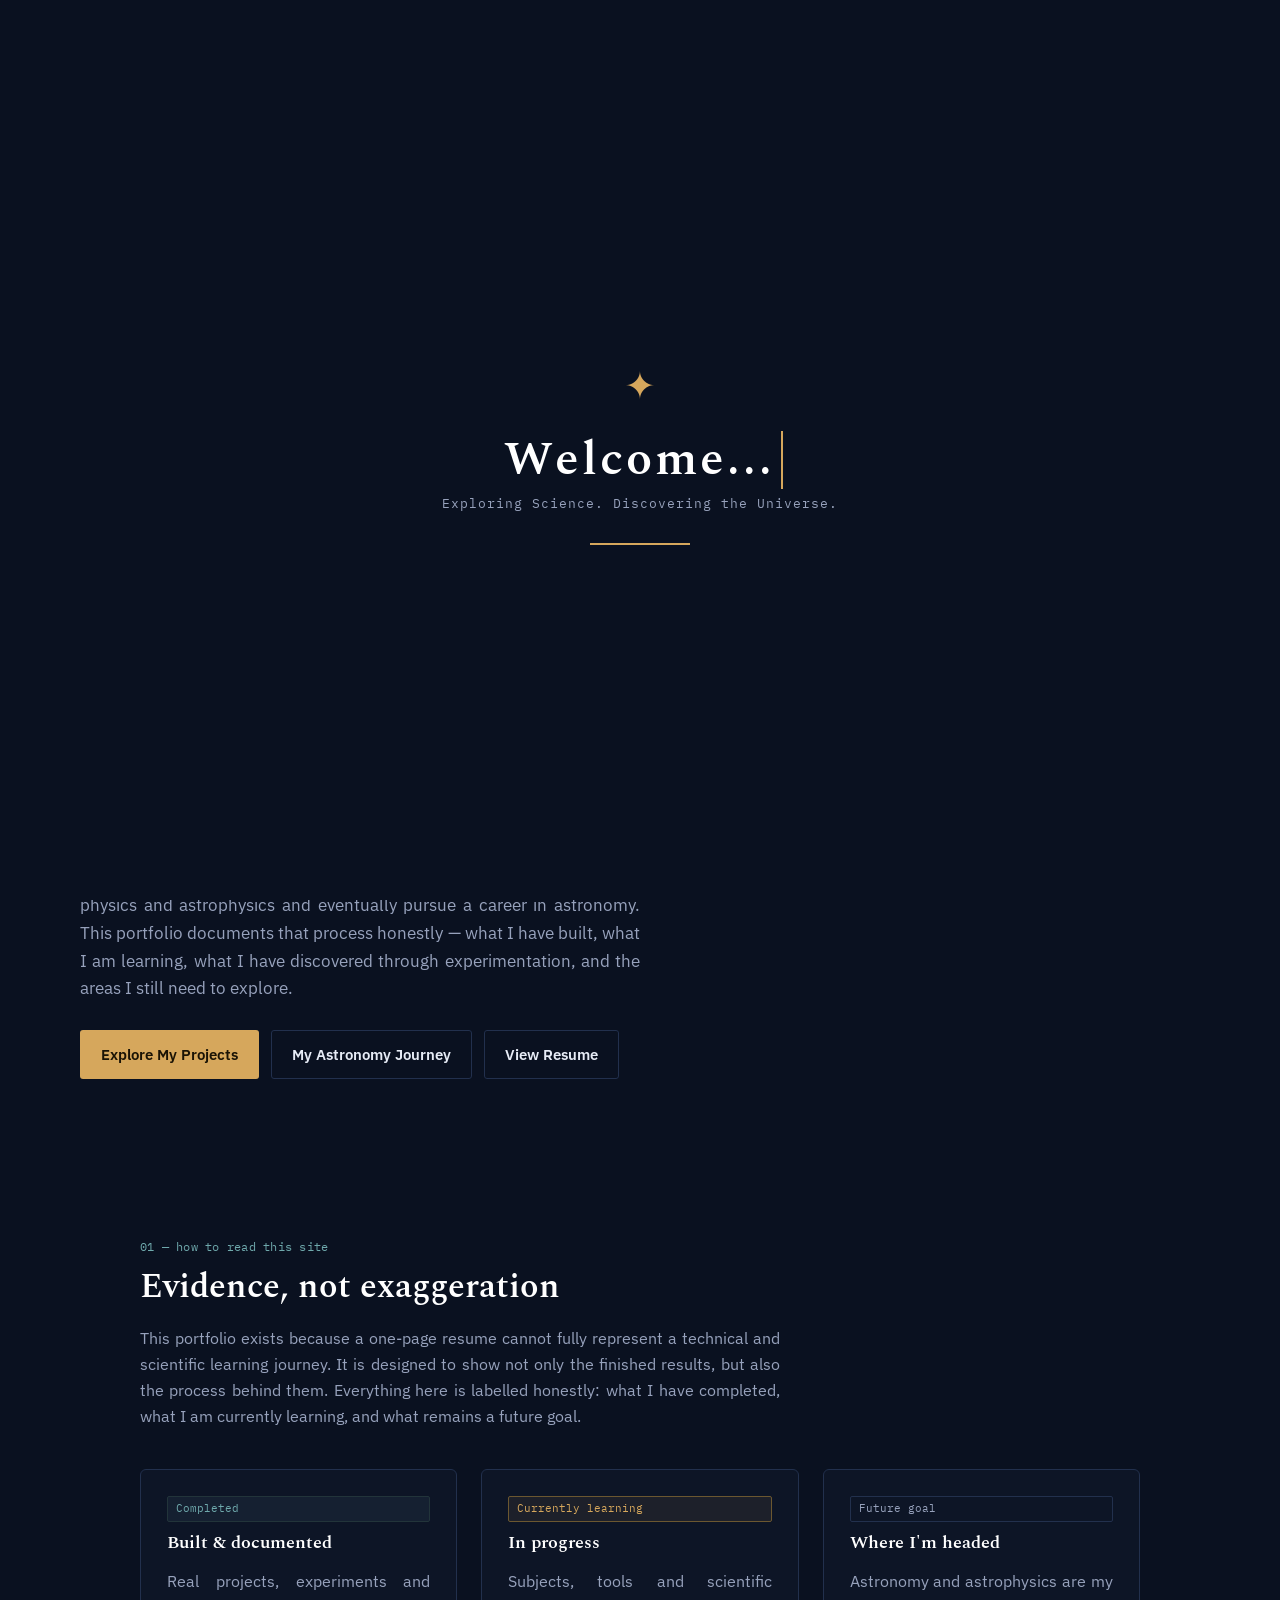
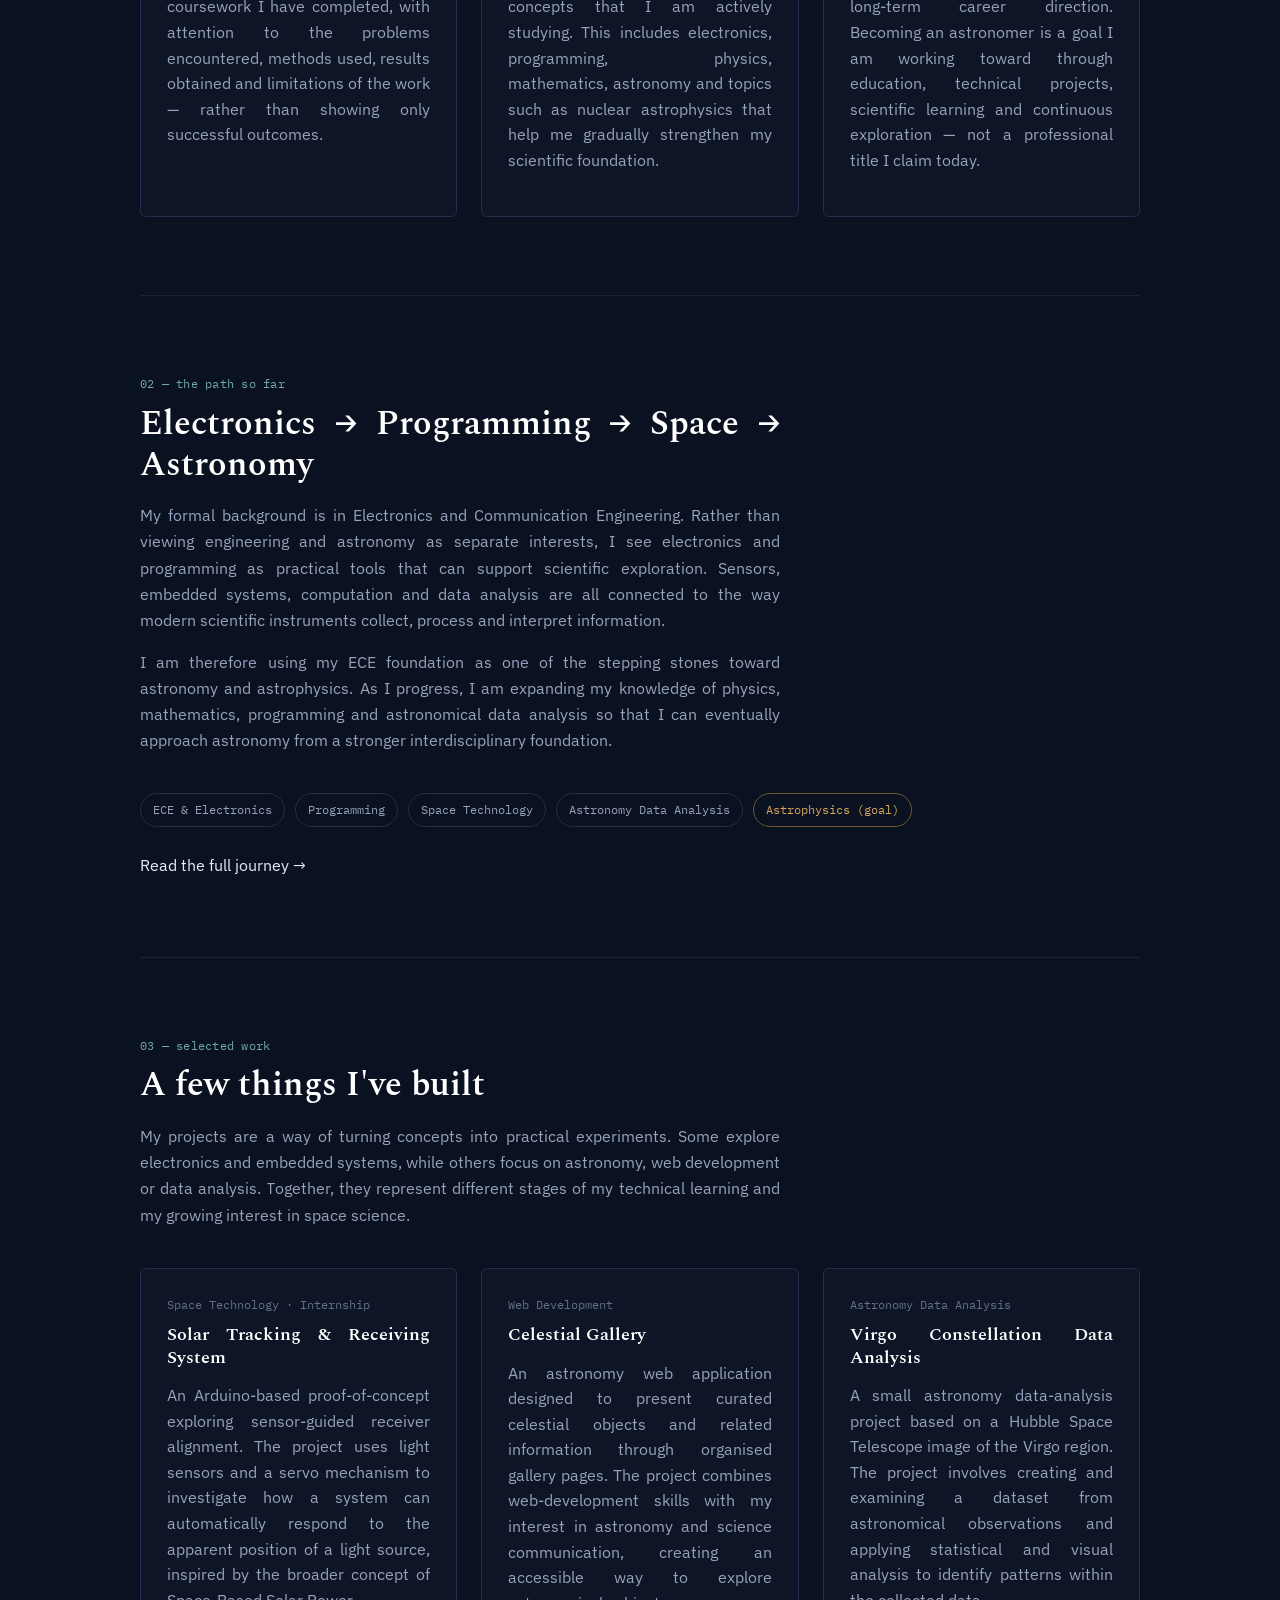
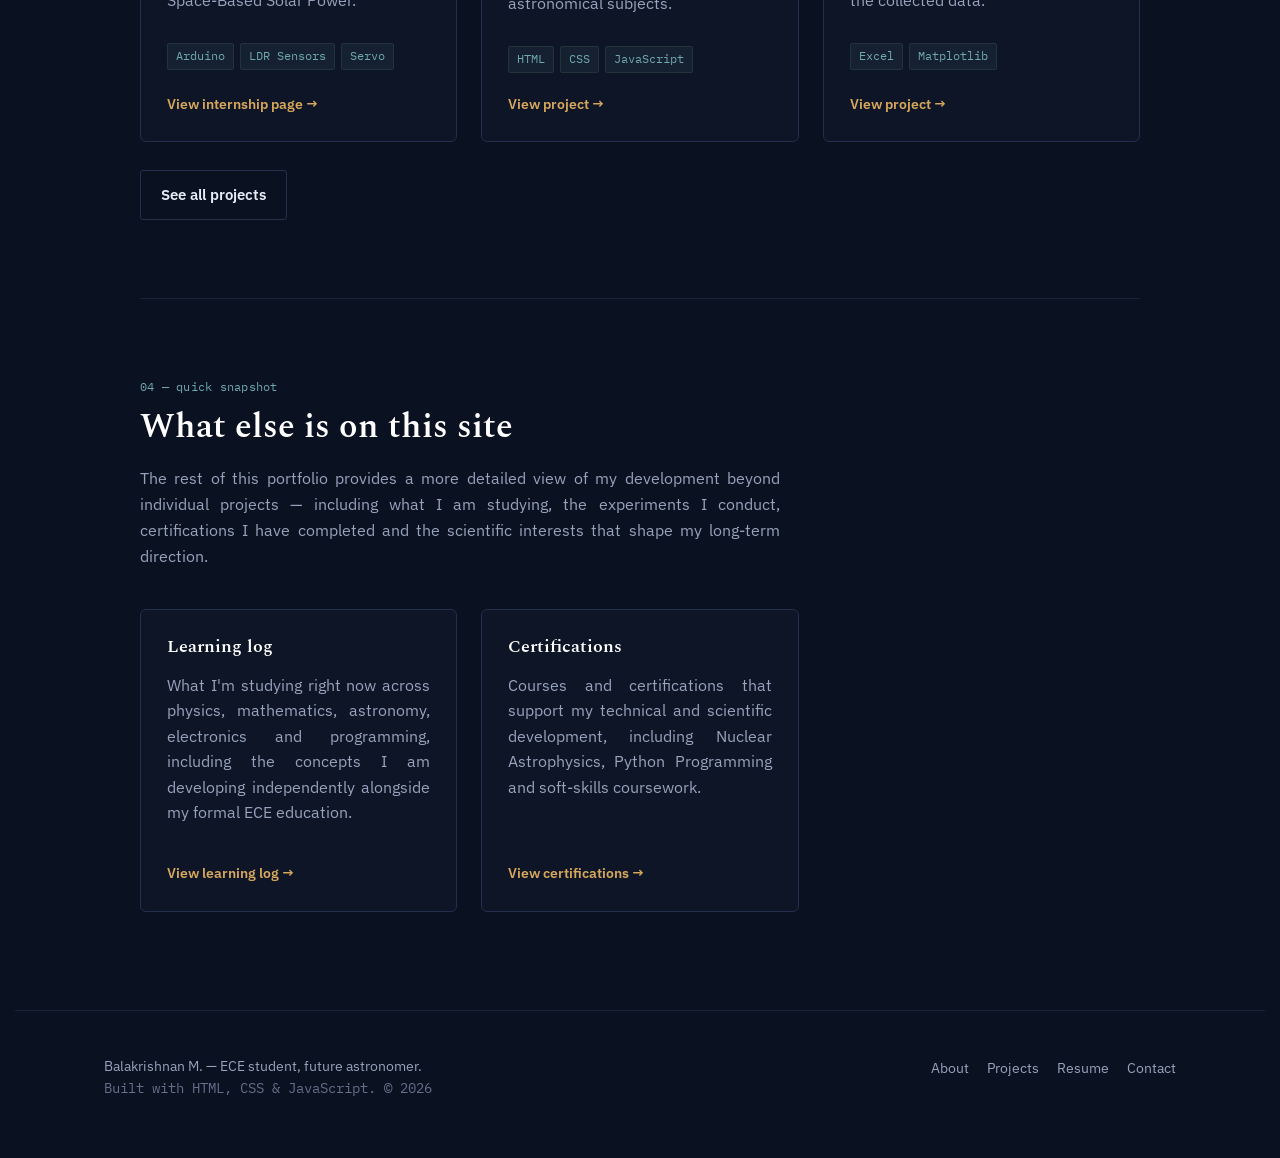
==== commit ada24541: "Moving text animation added" ====
--- a/index.html
+++ b/index.html
@@ -62,6 +62,24 @@
 
   <main>
 
+<nav class="moving-words">
+  <div class="words-track" id="words-track">
+
+    <div class="words-group">
+      <p>
+        Exploring the Cosmos ✦
+        Engineering Discovery ✦
+        From Circuits to Stars ✦
+        Decoding the Universe ✦
+        Space Science ✦
+        Astrophysics ✦
+        Scientific Exploration ✦
+      </p>
+    </div>    
+  </div>
+</nav>
+    
+    
     <!-- HERO -->
     <section class="hero wrap">
 
--- a/css/style.css
+++ b/css/style.css
@@ -50,7 +50,6 @@
   text-align:justify;
 }
 
-
 /* =====================================================
    WELCOME SCREEN — COMPLETE ANIMATION
    ===================================================== */
@@ -481,15 +480,19 @@
 }
 
 .nav-toggle{
+  display: none;
   position:relative;
   border:1px solid transparent;
   border-radius:8px;
   background:#111;
   color:white;
-  padding:8px 12px;
+  padding: 6px 12px;
   overflow:hidden;
   isolation:isolate;
   z-index: 99;
+  font-size: 0.9rem;
+  font-family: var(--serif);
+  cursor: pointer;
 }
 
 .nav-toggle::before{
@@ -509,7 +512,7 @@
 .nav-toggle::after{
   content:"";
   position:absolute;
-  inset:1px;
+  inset:2px;
   background:#111;
   border-radius:7px;
   z-index:-1;
@@ -522,18 +525,8 @@
 }
 
 .nav-toggle:hover::after{
-  transform:scale(1.05);
-}
-
-.crossmark{
-  font-size: 25px;
-  font-weight: 600;
-  color: red;
-  margin: -10px;
-  padding: 0px;
-  transition: 2s ease-in-out;
-}
-
+  transform:scale(1.03);
+}
 
 @media(max-width:980px){
   .nav-toggle{
@@ -572,12 +565,82 @@
     border-radius:0;
   }
 
-  .nav-links a:hover{
-    border-right : 1px solid yellow;
-    padding-left: 30px;
-    transition: 0.2s ease-in-out;
-  }
-}
+}
+
+/* ---------- Moving Words ---------- */
+
+.moving-words {
+  position: relative;
+  display: block;
+  width: 100%;
+  height: 30px;
+  overflow: hidden;
+  background: #0d1528;
+  white-space: nowrap;
+  z-index: 10;
+}
+
+.moving-words::after{
+  content:"";
+  position:absolute;
+  inset:0px;
+  background:#fff041a6;
+  width: 1%;
+  height: 2px;
+  border-radius:1px;
+  left: -99%;
+  z-index:-1;
+  animation: hovertxt infinite;
+  animation-delay: 1s;
+  animation-duration: 8s;
+}
+
+@keyframes hovertxt{
+  to{
+    width: 500%;
+    left: 500%;
+  }
+}
+
+.moving-words .words-track {
+  display: flex;
+  flex-wrap: nowrap;
+  width: max-content;
+  height: 30px;
+  position: relative;
+  animation: marquee 35s linear infinite;
+  will-change: transform;
+}
+
+.moving-words .words-group {
+  display: flex;
+  flex: 0 0 auto;
+  width: max-content;
+  flex-wrap: nowrap;
+}
+
+.moving-words .words-group p {
+  all: unset;
+  display: block;
+  flex: 0 0 auto;
+  width: max-content;
+  box-sizing: content-box;
+  padding-right: 30px;
+  line-height: 30px;
+  font-size: 13px;
+  white-space: nowrap;
+}
+
+@keyframes marquee {
+  from {
+    transform: translateX(0);
+  }
+
+  to {
+    transform: translateX(calc(-1 * var(--marquee-distance)));
+  }
+}
+
 
 /* ---------- buttons ---------- */
 
@@ -1206,6 +1269,13 @@
   .profile-caption{
     margin-top:24px;
   }
+
+  .nav-links a:hover{
+    border-right : 1px solid yellow;
+    padding-left: 30px;
+    transition: 0.2s ease-in-out;
+  }
+
 }
 
 /* =========================================================
@@ -1490,6 +1560,14 @@
     gap:90px;
   }
 
+  .profile-area{
+    min-width:0;
+    position: absolute;
+    top: 30%;
+    left: 0%;
+    transform: translateX(-50%, -50%);
+  }
+
   .profile-photo-frame{
     width:290px;
     height:290px;
@@ -1538,6 +1616,14 @@
   .grid{
     gap:24px;
   }
+
+  .profile-area{
+    min-width:0;
+    position: absolute;
+    top: 30%;
+    left: 70%;
+    transform: translateX(-50%, -50%);
+  }
 }
 
 
@@ -1584,7 +1670,12 @@
 
   .profile-area{
     min-width:0;
-  }
+    position: absolute;
+    top: 30%;
+    left: 70%;
+    transform: translateX(-50%, -50%);
+  }
+
 
   .profile-photo-frame{
     width:250px;
@@ -1652,6 +1743,11 @@
 
   .profile-area{
     min-width:0;
+    min-width:0;
+    position: absolute;
+    top: 30%;
+    left: 66%;
+    transform: translateX(-50%, -50%);
   }
 
   .profile-photo-frame{
